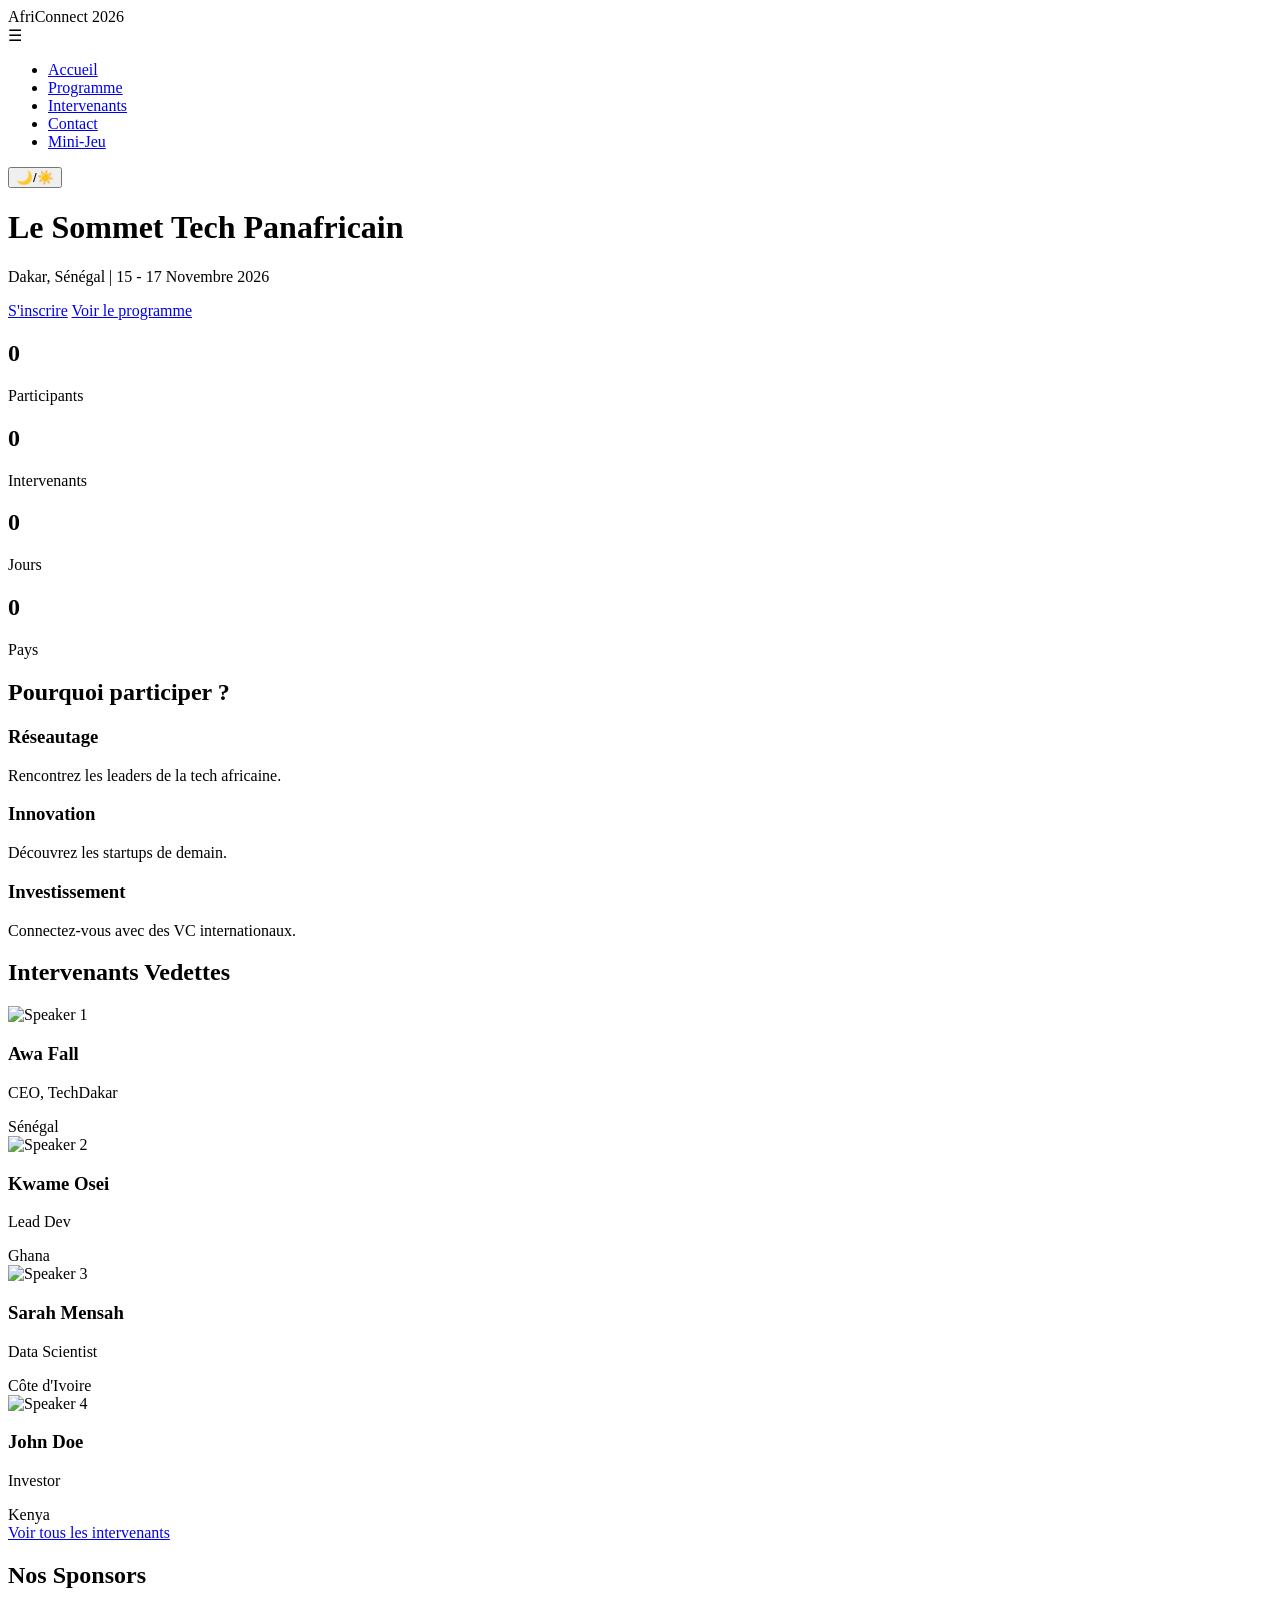
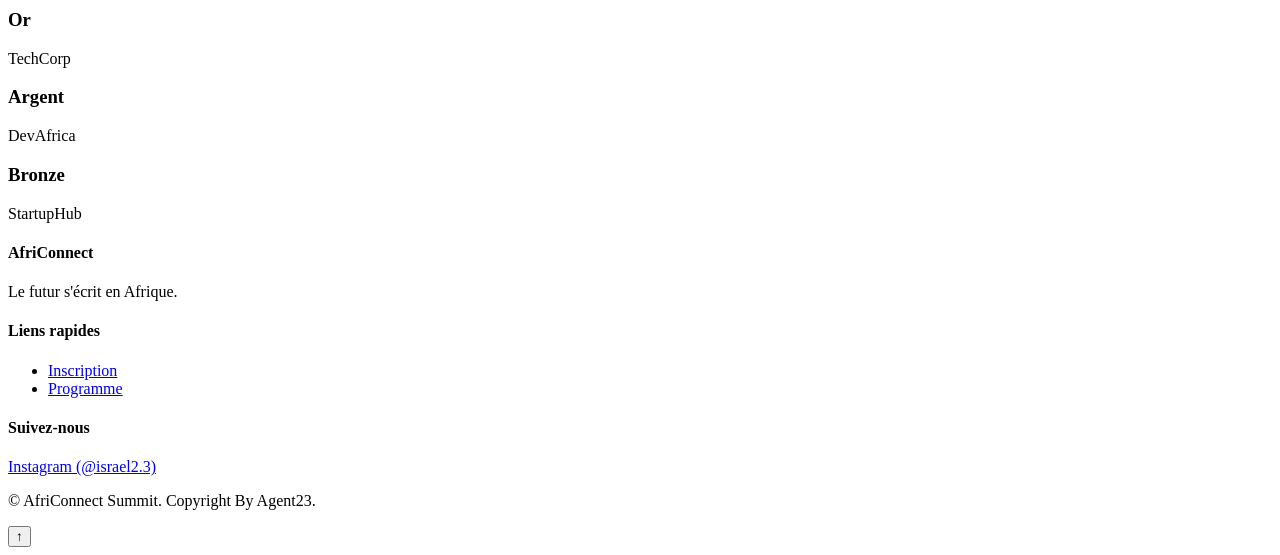
==== index.html @ 2d4092c3 "Initialisation de la structure HTML du site" ====
<!DOCTYPE html>
<html lang="fr" data-theme="light">

<head>
    <meta charset="UTF-8">
    <meta name="viewport" content="width=device-width, initial-scale=1.0">
    <title>AfriConnect Summit 2026 | Accueil</title>
    <link rel="stylesheet" href="css/style.css">
    <link href="https://fonts.googleapis.com/css2?family=Space+Grotesk:wght@700&family=Inter:wght@400;500&display=swap" rel="stylesheet">
</head>

<body>
    <nav id="navbar">
        <div class="logo">AfriConnect 2026</div>
        <div class="menu-toggle" id="mobile-menu">☰</div>
        <ul class="nav-links">
            <li><a href="index.html">Accueil</a></li>
            <li><a href="pgm.html">Programme</a></li>
            <li><a href="intervenants.html">Intervenants</a></li>
            <li><a href="contact.html">Contact</a></li>
            <li><a href="jeu.html" class="special-link">Mini-Jeu</a></li>
        </ul>
        <button id="theme-toggle">🌙/☀️</button>
    </nav>

    <header class="hero">
        <div class="hero-content fade-in">
            <h1>Le Sommet Tech Panafricain</h1>
            <p>Dakar, Sénégal | 15 - 17 Novembre 2026</p>
            <div class="countdown" id="countdown"></div>
            <div class="cta-buttons">
                <a href="contact.html" class="btn btn-primary">S'inscrire</a>
                <a href="pgm.html" class="btn btn-secondary">Voir le programme</a>
            </div>
        </div>
    </header>

    <main>
        <section class="stats slide-in">
            <div class="stat-item">
                <h2 class="counter" data-target="1200">0</h2>
                <p>Participants</p>
            </div>
            <div class="stat-item">
                <h2 class="counter" data-target="6">0</h2>
                <p>Intervenants</p>
            </div>
            <div class="stat-item">
                <h2 class="counter" data-target="6">0</h2>
                <p>Jours</p>
            </div>
            <div class="stat-item">
                <h2 class="counter" data-target="4">0</h2>
                <p>Pays</p>
            </div>
        </section>

        <section class="why-participate fade-in">
            <h2>Pourquoi participer ?</h2>
            <div class="flex-container">
                <div class="card">
                    <h3>Réseautage</h3>
                    <p>Rencontrez les leaders de la tech africaine.</p>
                </div>
                <div class="card">
                    <h3>Innovation</h3>
                    <p>Découvrez les startups de demain.</p>
                </div>
                <div class="card">
                    <h3>Investissement</h3>
                    <p>Connectez-vous avec des VC internationaux.</p>
                </div>
            </div>
        </section>

        <section class="speakers-preview fade-in">
            <h2>Intervenants Vedettes</h2>
            <div class="grid-container">
                <!-- 4 Intervenants -->
                <div class="speaker-card"><img src="https://images.unsplash.com/photo-1531384441138-2736e62e0919?auto=format&fit=crop&w=300&q=80" alt="Speaker 1">
                    <h3>Awa Fall</h3>
                    <p>CEO, TechDakar</p><span>Sénégal</span></div>
                <div class="speaker-card"><img src="https://images.unsplash.com/photo-1506277886164-e25aa3f4ef7f?auto=format&fit=crop&w=300&q=80" alt="Speaker 2">
                    <h3>Kwame Osei</h3>
                    <p>Lead Dev</p><span>Ghana</span></div>
                <div class="speaker-card"><img src="https://images.unsplash.com/photo-1573496359142-b8d87734a5a2?auto=format&fit=crop&w=300&q=80" alt="Speaker 3">
                    <h3>Sarah Mensah</h3>
                    <p>Data Scientist</p><span>Côte d'Ivoire</span></div>
                <div class="speaker-card"><img src="https://images.unsplash.com/photo-1519085360753-af0119f7cbe7?auto=format&fit=crop&w=300&q=80" alt="Speaker 4">
                    <h3>John Doe</h3>
                    <p>Investor</p><span>Kenya</span></div>
            </div>
            <div class="center-btn"><a href="intervenants.html" class="btn btn-primary">Voir tous les intervenants</a></div>
        </section>

        <section class="sponsors fade-in">
            <h2>Nos Sponsors</h2>
            <div class="sponsor-tiers flex-container">
                <div class="tier gold">
                    <h3>Or</h3>
                    <div class="sponsor-logo">TechCorp</div>
                </div>
                <div class="tier silver">
                    <h3>Argent</h3>
                    <div class="sponsor-logo">DevAfrica</div>
                </div>
                <div class="tier bronze">
                    <h3>Bronze</h3>
                    <div class="sponsor-logo">StartupHub</div>
                </div>
            </div>
        </section>
    </main>

    <footer>
        <div class="footer-content flex-container">
            <div>
                <h4>AfriConnect</h4>
                <p>Le futur s'écrit en Afrique.</p>
            </div>
            <div>
                <h4>Liens rapides</h4>
                <ul>
                    <li><a href="contact.html">Inscription</a></li>
                    <li><a href="pgm.html">Programme</a></li>
                </ul>
            </div>
            <div>
                <h4>Suivez-nous</h4>
                <a href="https://instagram.com/israel2.3" target="_blank">Instagram (@israel2.3)</a>
            </div>
        </div>
        <div class="copyright">
            <p>&copy; <span id="year"></span> AfriConnect Summit. Copyright By Agent23.</p>
        </div>
    </footer>
    <button id="back-to-top">↑</button>
    <script src="js/main.js"></script>
</body>

</html>
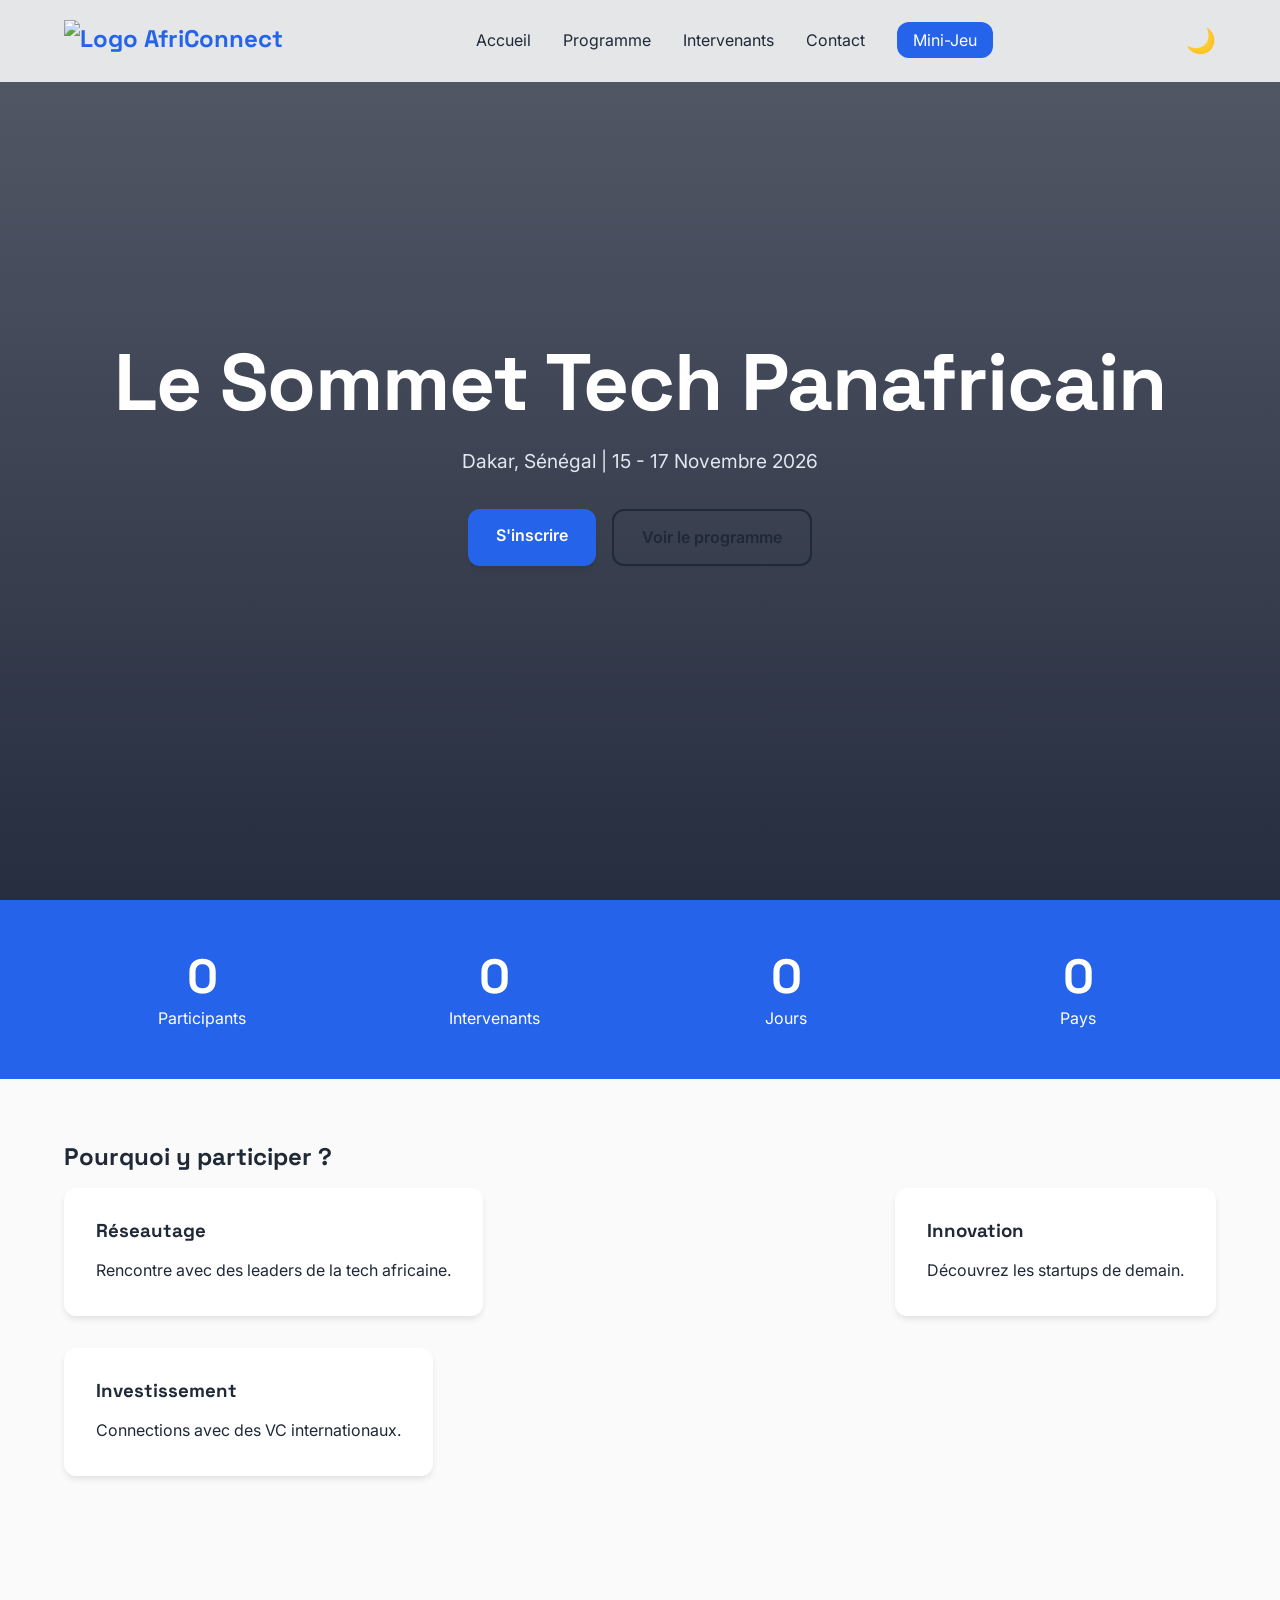
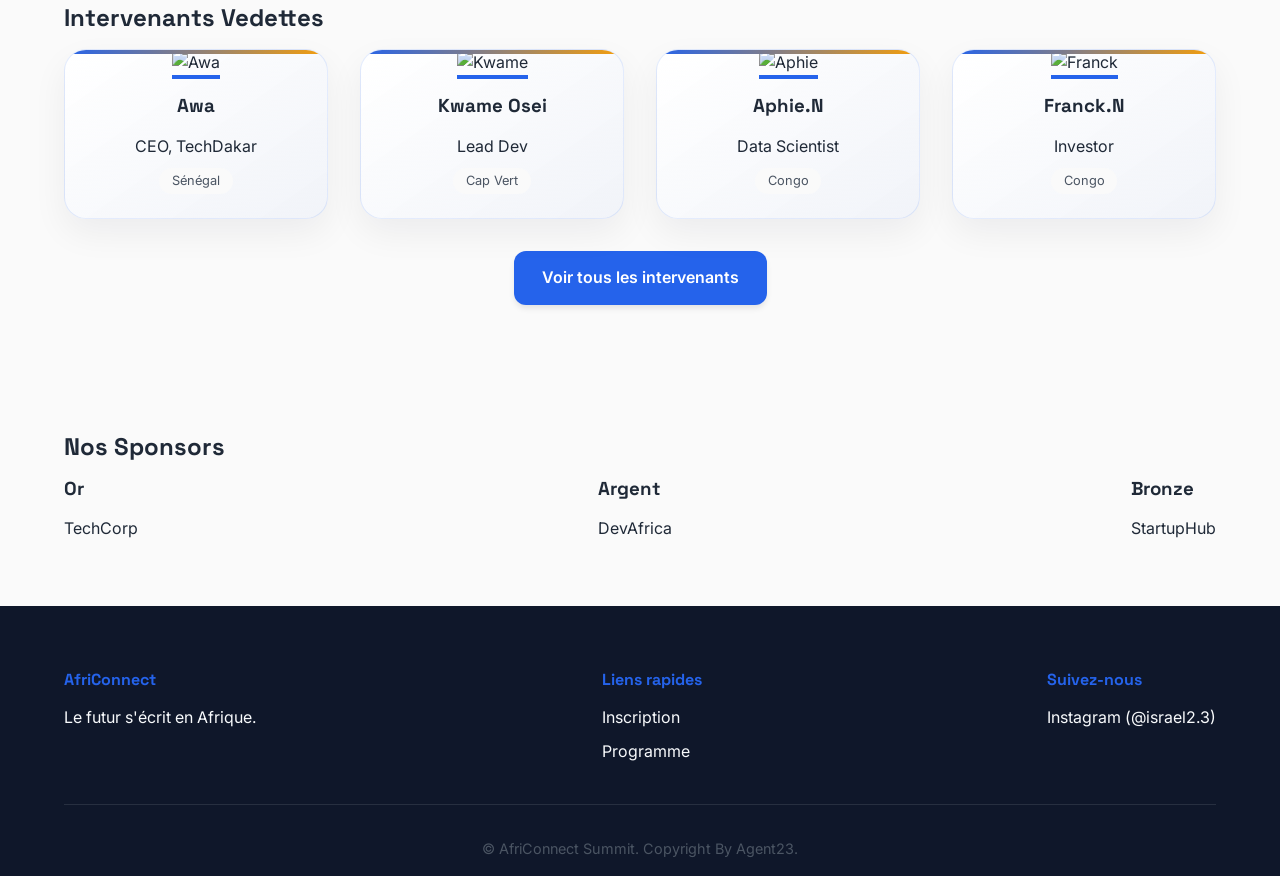
==== commit a3500b7e: "Ajout de intervenants.html jeu.html et contacts.html" ====
--- a/index.html
+++ b/index.html
@@ -4,14 +4,15 @@
 <head>
     <meta charset="UTF-8">
     <meta name="viewport" content="width=device-width, initial-scale=1.0">
-    <title>AfriConnect Summit 2026 | Accueil</title>
+    <title>Accueil</title>
+    <link rel="icon" type="image/svg+xml" href="images/logo.svg">
     <link rel="stylesheet" href="css/style.css">
-    <link href="https://fonts.googleapis.com/css2?family=Space+Grotesk:wght@700&family=Inter:wght@400;500&display=swap" rel="stylesheet">
+    <link href="https://fonts.googleapis.com/css2?family=Space+Grotesk:wght@700&family=Inter:wght@400;500;600&display=swap" rel="stylesheet">
 </head>
 
 <body>
     <nav id="navbar">
-        <div class="logo">AfriConnect 2026</div>
+        <div class="logo"><img src="images/main.svg" alt="Logo AfriConnect" class="logo-image"></div>
         <div class="menu-toggle" id="mobile-menu">☰</div>
         <ul class="nav-links">
             <li><a href="index.html">Accueil</a></li>
@@ -20,7 +21,7 @@
             <li><a href="contact.html">Contact</a></li>
             <li><a href="jeu.html" class="special-link">Mini-Jeu</a></li>
         </ul>
-        <button id="theme-toggle">🌙/☀️</button>
+        <button id="theme-toggle">🌙</button>
     </nav>
 
     <header class="hero">
@@ -56,11 +57,11 @@
         </section>
 
         <section class="why-participate fade-in">
-            <h2>Pourquoi participer ?</h2>
+            <h2>Pourquoi y participer ?</h2>
             <div class="flex-container">
                 <div class="card">
                     <h3>Réseautage</h3>
-                    <p>Rencontrez les leaders de la tech africaine.</p>
+                    <p>Rencontre avec  des leaders de la tech africaine.</p>
                 </div>
                 <div class="card">
                     <h3>Innovation</h3>
@@ -68,7 +69,7 @@
                 </div>
                 <div class="card">
                     <h3>Investissement</h3>
-                    <p>Connectez-vous avec des VC internationaux.</p>
+                    <p>Connections avec des VC internationaux.</p>
                 </div>
             </div>
         </section>
@@ -76,19 +77,18 @@
         <section class="speakers-preview fade-in">
             <h2>Intervenants Vedettes</h2>
             <div class="grid-container">
-                <!-- 4 Intervenants -->
-                <div class="speaker-card"><img src="https://images.unsplash.com/photo-1531384441138-2736e62e0919?auto=format&fit=crop&w=300&q=80" alt="Speaker 1">
-                    <h3>Awa Fall</h3>
+                <div class="speaker-card"><img src="images/aza.jpg" alt="Awa">
+                    <h3>Awa</h3>
                     <p>CEO, TechDakar</p><span>Sénégal</span></div>
-                <div class="speaker-card"><img src="https://images.unsplash.com/photo-1506277886164-e25aa3f4ef7f?auto=format&fit=crop&w=300&q=80" alt="Speaker 2">
+                <div class="speaker-card"><img src="images/kwame.jpg" alt="Kwame">
                     <h3>Kwame Osei</h3>
-                    <p>Lead Dev</p><span>Ghana</span></div>
-                <div class="speaker-card"><img src="https://images.unsplash.com/photo-1573496359142-b8d87734a5a2?auto=format&fit=crop&w=300&q=80" alt="Speaker 3">
-                    <h3>Sarah Mensah</h3>
-                    <p>Data Scientist</p><span>Côte d'Ivoire</span></div>
-                <div class="speaker-card"><img src="https://images.unsplash.com/photo-1519085360753-af0119f7cbe7?auto=format&fit=crop&w=300&q=80" alt="Speaker 4">
-                    <h3>John Doe</h3>
-                    <p>Investor</p><span>Kenya</span></div>
+                    <p>Lead Dev</p><span>Cap Vert</span></div>
+                <div class="speaker-card"><img src="images/aphie.jpg" alt="Aphie">
+                    <h3>Aphie.N</h3>
+                    <p>Data Scientist</p><span>Congo</span></div>
+                <div class="speaker-card"><img src="images/franck.jpg" alt="Franck">
+                    <h3>Franck.N</h3>
+                    <p>Investor</p><span>Congo</span></div>
             </div>
             <div class="center-btn"><a href="intervenants.html" class="btn btn-primary">Voir tous les intervenants</a></div>
         </section>
--- a/css/style.css
+++ b/css/style.css
@@ -0,0 +1,1085 @@
+/* ==========================================================================
+   VARIABLES CSS (Thème Clair par défaut) ((IA ajoutée pour le jeu interactif))
+   ========================================================================== */
+
+:root {
+    /* Couleurs principales (Max 4 couleurs + nuances) */
+    --primary-color: #2563eb;
+    --primary-hover: #1d4ed8;
+    --accent-color: #f59e0b;
+    --bg-color: #fafafa;
+    /* Couleurs de texte et d'interface */
+    --text-main: #1f2937;
+    --text-muted: #4b5563;
+    --card-bg: #ffffff;
+    --nav-bg: rgba(255, 255, 255, 0.85);
+    /* Typographie & Espacements */
+    --font-heading: 'Space Grotesk', sans-serif;
+    --font-body: 'Inter', sans-serif;
+    --spacing-sm: 1rem;
+    --spacing-md: 2rem;
+    --spacing-lg: 4rem;
+    /* Bordures et Ombres */
+    --radius-md: 12px;
+    --radius-lg: 24px;
+    --shadow-sm: 0 4px 6px -1px rgba(0, 0, 0, 0.1);
+    --shadow-lg: 0 20px 25px -5px rgba(0, 0, 0, 0.1);
+    --transition-speed: 0.3s;
+}
+
+
+/* ==========================================================================
+   DARK MODE (Activé via le JavaScript)
+   ========================================================================== */
+
+[data-theme="dark"] {
+    --primary-color: #3b82f6;
+    --primary-hover: #60a5fa;
+    --bg-color: #0f172a;
+    --text-main: #f8fafc;
+    --text-muted: #94a3b8;
+    --card-bg: #1e293b;
+    --nav-bg: rgba(15, 23, 42, 0.85);
+    --shadow-sm: 0 4px 6px -1px rgba(0, 0, 0, 0.5);
+    --shadow-lg: 0 20px 25px -5px rgba(0, 0, 0, 0.7);
+}
+
+
+/* ==========================================================================
+   RESET & STYLES DE BASE
+   ========================================================================== */
+
+* {
+    margin: 0;
+    padding: 0;
+    box-sizing: border-box;
+}
+
+html {
+    scroll-behavior: smooth;
+    /* Défilement doux natif */
+}
+
+body {
+    font-family: var(--font-body);
+    background-color: var(--bg-color);
+    color: var(--text-main);
+    line-height: 1.6;
+    transition: background-color var(--transition-speed), color var(--transition-speed);
+}
+
+h1,
+h2,
+h3,
+h4 {
+    font-family: var(--font-heading);
+    font-weight: 700;
+    line-height: 1.2;
+    margin-bottom: var(--spacing-sm);
+}
+
+a {
+    text-decoration: none;
+    color: inherit;
+    transition: color var(--transition-speed);
+}
+
+ul {
+    list-style: none;
+}
+
+
+/* ==========================================================================
+   COMPOSANTS REUTILISABLES (Boutons, Cartes)
+   ========================================================================== */
+
+.btn {
+    display: inline-block;
+    padding: 0.875rem 1.75rem;
+    border-radius: var(--radius-md);
+    font-weight: 600;
+    font-family: var(--font-body);
+    border: none;
+    cursor: pointer;
+    transition: all var(--transition-speed) ease;
+}
+
+.btn-primary {
+    background-color: var(--primary-color);
+    color: #ffffff;
+    box-shadow: var(--shadow-sm);
+}
+
+.btn-primary:hover {
+    background-color: var(--primary-hover);
+    transform: translateY(-2px);
+    box-shadow: var(--shadow-lg);
+}
+
+.btn-secondary {
+    background-color: transparent;
+    color: var(--text-main);
+    border: 2px solid var(--text-main);
+}
+
+.btn-secondary:hover {
+    background-color: var(--text-main);
+    color: var(--bg-color);
+}
+
+.card {
+    background-color: var(--card-bg);
+    padding: var(--spacing-md);
+    border-radius: var(--radius-md);
+    box-shadow: var(--shadow-sm);
+    transition: transform var(--transition-speed), box-shadow var(--transition-speed);
+}
+
+.card:hover {
+    transform: translateY(-5px);
+    box-shadow: var(--shadow-lg);
+}
+
+
+/* ==========================================================================
+   NAVIGATION (Flexbox)
+   ========================================================================== */
+
+.logo-image {
+    height: 42px;
+    width: auto;
+    display: block;
+    object-fit: contain;
+}
+
+nav {
+    position: fixed;
+    top: 0;
+    width: 100%;
+    padding: 1.25rem 5%;
+    display: flex;
+    justify-content: space-between;
+    align-items: center;
+    background: var(--nav-bg);
+    -webkit-backdrop-filter: blur(12px);
+    backdrop-filter: blur(12px);
+    z-index: 1000;
+    transition: all var(--transition-speed);
+}
+
+nav.scrolled {
+    padding: 0.8rem 5%;
+    box-shadow: var(--shadow-sm);
+}
+
+.logo {
+    font-family: var(--font-heading);
+    font-size: 1.5rem;
+    font-weight: bold;
+    color: var(--primary-color);
+}
+
+.nav-links {
+    display: flex;
+    gap: 2rem;
+    align-items: center;
+}
+
+.nav-links a:hover {
+    color: var(--primary-color);
+}
+
+.special-link {
+    background: var(--primary-color);
+    color: white !important;
+    padding: 0.5rem 1rem;
+    border-radius: var(--radius-md);
+}
+
+.menu-toggle {
+    display: none;
+    font-size: 1.8rem;
+    cursor: pointer;
+}
+
+#theme-toggle {
+    background: none;
+    border: none;
+    font-size: 1.5rem;
+    cursor: pointer;
+    transition: transform var(--transition-speed);
+}
+
+#theme-toggle:hover {
+    transform: rotate(15deg) scale(1.1);
+}
+
+
+/* ==========================================================================
+   SECTIONS & LAYOUTS (Grid & Flexbox)
+   ========================================================================== */
+
+section {
+    padding: var(--spacing-lg) 5%;
+}
+
+.center-btn {
+    text-align: center;
+    margin-top: var(--spacing-md);
+}
+
+
+/* Hero Section */
+
+.hero {
+    min-height: 100vh;
+    display: flex;
+    align-items: center;
+    justify-content: center;
+    text-align: center;
+    background: linear-gradient(rgba(15, 23, 42, 0.7), rgba(15, 23, 42, 0.9)), url('../images/hero-bg.svg') center/cover;
+    color: #ffffff;
+    padding: 0 1rem;
+}
+
+.hero h1 {
+    font-size: 4rem;
+    margin-bottom: 1rem;
+    letter-spacing: -1px;
+}
+
+.hero p {
+    font-size: 1.2rem;
+    color: #e2e8f0;
+    margin-bottom: 2rem;
+}
+
+.cta-buttons {
+    display: flex;
+    gap: 1rem;
+    justify-content: center;
+}
+
+
+/* Hero Pages Internes */
+
+.hero-internal {
+    padding: 8rem 5% 4rem;
+    text-align: center;
+    background-color: var(--card-bg);
+    border-bottom: 1px solid rgba(0, 0, 0, 0.1);
+}
+
+.breadcrumb {
+    color: var(--text-muted);
+    font-size: 0.9rem;
+    margin-bottom: 1rem;
+}
+
+
+/* Grilles communes */
+
+.grid-container {
+    display: grid;
+    grid-template-columns: repeat(auto-fit, minmax(280px, 1fr));
+    gap: var(--spacing-md);
+}
+
+.grid-2x2 {
+    display: grid;
+    grid-template-columns: repeat(2, 1fr);
+    gap: var(--spacing-md);
+}
+
+
+/* Flexbox commun */
+
+.flex-container {
+    display: flex;
+    gap: var(--spacing-md);
+    justify-content: space-between;
+    flex-wrap: wrap;
+}
+
+
+/* ==========================================================================
+   COMPOSANTS SPECIFIQUES (Stats, Intervenants, Programme)
+   ========================================================================== */
+
+
+/* Section Statistiques (Grid) */
+
+.stats {
+    display: grid;
+    grid-template-columns: repeat(4, 1fr);
+    gap: 1rem;
+    text-align: center;
+    background-color: var(--primary-color);
+    color: white;
+    padding: 3rem 5%;
+}
+
+.stats h2 {
+    font-size: 3rem;
+    margin-bottom: 0;
+}
+
+
+/* Cartes Intervenants */
+
+.speaker-card {
+    background: linear-gradient(145deg, var(--card-bg) 0%, rgba(37, 99, 235, 0.04) 100%);
+    border: 1px solid rgba(37, 99, 235, 0.12);
+    border-radius: 22px;
+    overflow: hidden;
+    text-align: center;
+    padding-bottom: 1.5rem;
+    box-shadow: 0 14px 35px rgba(15, 23, 42, 0.06);
+    transition: transform 0.4s cubic-bezier(0.175, 0.885, 0.32, 1.275), box-shadow 0.4s;
+    position: relative;
+}
+
+.speaker-card::before {
+    content: "";
+    position: absolute;
+    inset: 0 0 auto 0;
+    height: 4px;
+    background: linear-gradient(90deg, var(--primary-color), var(--accent-color));
+}
+
+.speaker-card:hover {
+    transform: translateY(-8px);
+    box-shadow: var(--shadow-lg);
+}
+
+.program-card {
+    padding: 1.6rem;
+    text-align: left;
+    display: flex;
+    flex-direction: column;
+    gap: 0.8rem;
+    min-height: 220px;
+    justify-content: flex-start;
+}
+
+.program-card h3 {
+    margin-bottom: 0.25rem;
+    color: var(--primary-color);
+    font-size: 1.2rem;
+}
+
+.program-card p {
+    margin-bottom: 0;
+    color: var(--text-muted);
+}
+
+.program-card p strong {
+    display: inline-flex;
+    align-items: center;
+    gap: 0.4rem;
+    background: rgba(37, 99, 235, 0.1);
+    color: var(--primary-color);
+    padding: 0.45rem 0.8rem;
+    border-radius: 999px;
+    font-size: 0.92rem;
+    margin-bottom: 0.2rem;
+}
+
+.program-card p strong::before {
+    content: "🕒";
+    font-size: 0.9rem;
+}
+
+.program-card span {
+    display: inline-flex;
+    align-self: flex-start;
+    margin-top: auto;
+    background: var(--primary-color);
+    color: white;
+    padding: 0.4rem 0.85rem;
+    border-radius: 999px;
+    font-size: 0.9rem;
+    font-weight: 600;
+}
+
+.thematics-title {
+    text-align: center;
+    margin-bottom: 2rem;
+}
+
+.speaker-card img {
+    width: 100%;
+    height: 250px;
+    object-fit: cover;
+    margin-bottom: 1rem;
+    border-bottom: 4px solid var(--primary-color);
+}
+
+.speaker-card span {
+    display: inline-block;
+    background: var(--bg-color);
+    padding: 0.2rem 0.8rem;
+    border-radius: 20px;
+    font-size: 0.8rem;
+    color: var(--text-muted);
+    margin-top: 0.5rem;
+}
+
+
+/* Filtres des intervenants */
+
+.filters {
+    display: flex;
+    justify-content: center;
+    flex-wrap: wrap;
+    gap: 0.75rem;
+    margin: 0 auto 2rem;
+    padding: 0.6rem;
+    width: fit-content;
+    border-radius: 999px;
+    background: rgba(37, 99, 235, 0.08);
+    box-shadow: inset 0 1px 3px rgba(15, 23, 42, 0.08);
+    border: 1px solid rgba(37, 99, 235, 0.12);
+}
+
+.filter-btn {
+    border: 1px solid transparent;
+    background: transparent;
+    color: var(--text-main);
+    padding: 0.7rem 1.2rem;
+    border-radius: 999px;
+    font-weight: 600;
+    cursor: pointer;
+    transition: all var(--transition-speed) ease;
+}
+
+.filter-btn:hover,
+.filter-btn.active {
+    background: var(--primary-color);
+    color: #ffffff;
+    box-shadow: var(--shadow-sm);
+    transform: translateY(-2px);
+}
+
+
+/* Onglets du Programme */
+
+.tabs {
+    display: flex;
+    justify-content: center;
+    gap: 0.75rem;
+    margin-bottom: 2rem;
+    flex-wrap: wrap;
+    background: rgba(37, 99, 235, 0.08);
+    padding: 0.5rem;
+    border-radius: 999px;
+    box-shadow: inset 0 1px 3px rgba(15, 23, 42, 0.08);
+}
+
+.tab-btn {
+    background: transparent;
+    border: 2px solid transparent;
+    color: var(--text-main);
+    padding: 0.75rem 1.25rem;
+    border-radius: 999px;
+    cursor: pointer;
+    font-weight: 600;
+    transition: all var(--transition-speed);
+}
+
+.tab-btn.active,
+.tab-btn:hover {
+    background: var(--primary-color);
+    color: white;
+    box-shadow: var(--shadow-sm);
+}
+
+.tab-content {
+    display: none;
+    animation: fadeIn 0.5s;
+}
+
+.tab-content.active {
+    display: block;
+}
+
+table {
+    width: 100%;
+    border-collapse: collapse;
+    background: var(--card-bg);
+    border-radius: var(--radius-md);
+    overflow: hidden;
+    box-shadow: var(--shadow-sm);
+}
+
+th,
+td {
+    padding: 1rem;
+    text-align: left;
+    border-bottom: 1px solid rgba(128, 128, 128, 0.2);
+}
+
+th {
+    background-color: var(--primary-color);
+    color: white;
+    font-family: var(--font-heading);
+}
+
+tr:hover td {
+    background-color: rgba(128, 128, 128, 0.05);
+}
+
+
+/* ==========================================================================
+   FORMULAIRE DE CONTACT & FAQ
+   ========================================================================== */
+
+.contact-layout {
+    display: grid;
+    grid-template-columns: 1.2fr 0.8fr;
+    gap: 2rem;
+    align-items: start;
+    margin-top: 2rem;
+}
+
+.form-container,
+.contact-info {
+    background: linear-gradient(145deg, var(--card-bg) 0%, rgba(37, 99, 235, 0.04) 100%);
+    padding: 1.8rem;
+    border-radius: 24px;
+    box-shadow: 0 18px 40px rgba(15, 23, 42, 0.08);
+    border: 1px solid rgba(37, 99, 235, 0.12);
+}
+
+.contact-info {
+    display: flex;
+    flex-direction: column;
+    gap: 1rem;
+}
+
+.contact-info a {
+    display: block;
+    padding: 0.8rem 1rem;
+    border-radius: 14px;
+    background: rgba(37, 99, 235, 0.06);
+    color: var(--text-main);
+}
+
+.contact-info a:hover {
+    background: rgba(37, 99, 235, 0.12);
+}
+
+.input-group {
+    display: flex;
+    flex-direction: column;
+    gap: 0.45rem;
+    margin-bottom: 1rem;
+}
+
+.input-group label {
+    font-weight: 600;
+    font-size: 0.95rem;
+    color: var(--text-main);
+}
+
+.input-group input,
+.input-group textarea,
+.input-group select {
+    width: 100%;
+    padding: 1rem;
+    border-radius: 14px;
+    border: 1px solid rgba(148, 163, 184, 0.35);
+    background: var(--bg-color);
+    color: var(--text-main);
+    font-family: var(--font-body);
+    transition: border-color 0.3s, box-shadow 0.3s, transform 0.2s;
+}
+
+.input-group input:focus,
+.input-group textarea:focus,
+.input-group select:focus {
+    outline: none;
+    border-color: var(--primary-color);
+    box-shadow: 0 0 0 3px rgba(37, 99, 235, 0.18);
+    transform: translateY(-1px);
+}
+
+
+/* Validation visuelle exigée par l'examen */
+
+.input-group input:valid:not(:placeholder-shown),
+.input-group textarea:valid:not(:placeholder-shown) {
+    border-color: #10b981;
+    /* Vert succès */
+}
+
+.input-group input:invalid:not(:placeholder-shown),
+.input-group textarea:invalid:not(:placeholder-shown) {
+    border-color: #ef4444;
+    /* Rouge erreur */
+}
+
+
+/* Accordéon FAQ CSS Pur */
+
+.success-msg {
+    display: none;
+    margin-top: 1rem;
+    padding: 0.9rem 1rem;
+    border-radius: 12px;
+    background: rgba(16, 185, 129, 0.12);
+    color: #047857;
+    font-weight: 600;
+}
+
+.faq-title {
+    margin-top: 1rem;
+}
+
+.map-frame {
+    border: 0;
+    margin-top: 0.5rem;
+    border-radius: 16px;
+    box-shadow: var(--shadow-sm);
+}
+
+.accordion {
+    margin-top: 0.5rem;
+    display: flex;
+    flex-direction: column;
+    gap: 0.8rem;
+}
+
+.accordion-item {
+    background: var(--card-bg);
+    border-radius: 16px;
+    box-shadow: var(--shadow-sm);
+    overflow: hidden;
+    border: 1px solid rgba(148, 163, 184, 0.2);
+}
+
+.accordion-title {
+    padding: 1rem 1.2rem;
+    display: flex;
+    justify-content: space-between;
+    align-items: center;
+    background: var(--card-bg);
+    font-weight: 600;
+    cursor: pointer;
+    transition: background 0.3s;
+}
+
+.accordion-title:hover {
+    background: rgba(37, 99, 235, 0.06);
+}
+
+.accordion-content {
+    max-height: 0;
+    padding: 0 1.2rem;
+    opacity: 0;
+    transition: all 0.4s ease-in-out;
+    color: var(--text-muted);
+}
+
+.accordion-item input:checked~.accordion-content {
+    max-height: 400px;
+    padding: 0 1.2rem 1rem;
+    opacity: 1;
+    border-top: 1px solid rgba(148, 163, 184, 0.18);
+}
+
+
+/* ==========================================================================
+   MINI-JEU : EFFET LIQUID GLASS AVANCÉ
+   ========================================================================== */
+
+.game-body {
+    background: linear-gradient(135deg, #0f172a, #1e3a8a, #3b0764);
+    background-size: 400% 400%;
+    animation: gradientBG 10s ease infinite;
+    height: 100vh;
+    display: flex;
+    align-items: center;
+    justify-content: center;
+}
+
+.glass-container {
+    background: rgba(255, 255, 255, 0.05);
+    -webkit-backdrop-filter: blur(16px);
+    backdrop-filter: blur(16px);
+    border: 1px solid rgba(255, 255, 255, 0.1);
+    box-shadow: 0 4px 30px rgba(0, 0, 0, 0.1);
+    padding: 2.5rem;
+    border-radius: 24px;
+    width: 90%;
+    max-width: 700px;
+    text-align: center;
+    color: white;
+}
+
+.liquid-glass {
+    position: absolute;
+    width: 60px;
+    height: 60px;
+    background: radial-gradient(circle at 30% 30%, rgba(255, 255, 255, 0.9), rgba(255, 255, 255, 0.2));
+    box-shadow: inset 0 0 20px rgba(255, 255, 255, 0.5), 0 8px 32px rgba(31, 38, 135, 0.37);
+    cursor: pointer;
+    /* Animation de déformation (morphing) liquide */
+    animation: morph 3s ease-in-out infinite;
+    transition: top 0.4s ease-out, left 0.4s ease-out;
+}
+
+.liquid-glass:hover {
+    transform: scale(1.1);
+}
+
+@keyframes morph {
+    0% {
+        border-radius: 60% 40% 30% 70% / 60% 30% 70% 40%;
+    }
+    50% {
+        border-radius: 30% 60% 70% 40% / 50% 60% 30% 60%;
+    }
+    100% {
+        border-radius: 60% 40% 30% 70% / 60% 30% 70% 40%;
+    }
+}
+
+@keyframes gradientBG {
+    0% {
+        background-position: 0% 50%;
+    }
+    50% {
+        background-position: 100% 50%;
+    }
+    100% {
+        background-position: 0% 50%;
+    }
+}
+
+
+/* ==========================================================================
+   FOOTER
+   ========================================================================== */
+
+footer {
+    background-color: #0f172a;
+    color: #f8fafc;
+    padding: var(--spacing-lg) 5% 1rem;
+}
+
+footer h4 {
+    color: var(--primary-color);
+}
+
+footer ul li {
+    margin-bottom: 0.5rem;
+}
+
+footer ul li a:hover {
+    color: var(--accent-color);
+}
+
+.copyright {
+    text-align: center;
+    padding-top: 2rem;
+    margin-top: 2rem;
+    border-top: 1px solid rgba(255, 255, 255, 0.1);
+    font-size: 0.9rem;
+    color: var(--text-muted);
+}
+
+#game-area {
+    position: relative;
+    min-height: 320px;
+    margin-top: 1.2rem;
+    border-radius: 20px;
+    overflow: hidden;
+    border: 2px solid rgba(255, 255, 255, 0.2);
+    background: rgba(255, 255, 255, 0.08);
+}
+
+#welcome-screen {
+    display: flex;
+    flex-direction: column;
+    gap: 1rem;
+    align-items: center;
+    justify-content: center;
+    min-height: 280px;
+}
+
+#welcome-screen p {
+    color: #e2e8f0;
+}
+
+.welcome-form {
+    display: flex;
+    gap: 0.75rem;
+    flex-wrap: wrap;
+    justify-content: center;
+    margin-top: 0.5rem;
+}
+
+#welcome-screen input {
+    padding: 0.8rem 1rem;
+    border: none;
+    border-radius: 999px;
+    min-width: 220px;
+    outline: none;
+}
+
+#welcome-screen button {
+    padding: 0.8rem 1.2rem;
+    border: none;
+    border-radius: 999px;
+    background: linear-gradient(90deg, #38bdf8, #6366f1);
+    color: white;
+    cursor: pointer;
+    font-weight: 700;
+}
+
+#welcome-screen button:hover {
+    transform: translateY(-2px);
+}
+
+#welcome-screen.is-hidden {
+    opacity: 0;
+    transform: translateY(-10px);
+    pointer-events: none;
+    transition: all 0.25s ease;
+}
+
+.milestone-overlay {
+    position: fixed;
+    inset: 0;
+    display: flex;
+    align-items: center;
+    justify-content: center;
+    background: rgba(2, 6, 23, 0.75);
+    z-index: 3000;
+    opacity: 0;
+    transition: opacity 0.4s ease;
+}
+
+.milestone-overlay.show {
+    opacity: 1;
+}
+
+.milestone-card {
+    background: rgba(255, 255, 255, 0.12);
+    -webkit-backdrop-filter: blur(14px);
+    backdrop-filter: blur(14px);
+    color: white;
+    padding: 2rem 2.5rem;
+    border-radius: 24px;
+    text-align: center;
+    box-shadow: 0 20px 45px rgba(0, 0, 0, 0.3);
+    transform: scale(0.95);
+    transition: transform 0.4s ease;
+}
+
+.milestone-overlay.show .milestone-card {
+    transform: scale(1);
+}
+
+.milestone-card h2 {
+    font-size: 2rem;
+    margin-bottom: 0.5rem;
+}
+
+.milestone-card p {
+    font-size: 1rem;
+    color: #fef3c7;
+}
+
+#welcome-message {
+    color: #fef3c7;
+    font-weight: 700;
+    margin-bottom: 0.3rem;
+}
+
+#target-bubble {
+    left: 50%;
+    top: 50%;
+    transform: translate(-50%, -50%);
+}
+
+#target-bubble.shape-square {
+    border-radius: 0;
+}
+
+#target-bubble.shape-triangle {
+    clip-path: polygon(50% 0%, 0% 100%, 100% 100%);
+    border-radius: 0;
+}
+
+#target-bubble.shape-rocket {
+    clip-path: polygon(50% 0%, 100% 35%, 80% 100%, 20% 100%, 0% 35%);
+    border-radius: 12px;
+    background: linear-gradient(135deg, #f59e0b, #fb923c, #38bdf8);
+}
+
+#rocket-layer {
+    position: fixed;
+    inset: 0;
+    pointer-events: none;
+    z-index: 2500;
+    overflow: hidden;
+}
+
+.rocket-piece {
+    position: absolute;
+    width: 8px;
+    height: 22px;
+    background: linear-gradient(180deg, #fef3c7, #fb923c);
+    border-radius: 999px;
+    animation: rocketRise 1.4s ease-out forwards;
+}
+
+@keyframes rocketRise {
+    0% {
+        transform: translate3d(0, 0, 0) scale(1);
+        opacity: 1;
+    }
+    100% {
+        transform: translate3d(0, -120vh, 0) scale(1.4);
+        opacity: 0;
+    }
+}
+
+#level-message {
+    margin-top: 0.8rem;
+    font-size: 1rem;
+    font-weight: 700;
+    color: #fef3c7;
+    letter-spacing: 0.04em;
+}
+
+#confetti-layer {
+    position: fixed;
+    inset: 0;
+    pointer-events: none;
+    overflow: hidden;
+    z-index: 2000;
+}
+
+.confetti-piece {
+    position: absolute;
+    width: 10px;
+    height: 18px;
+    opacity: 0.95;
+    animation: confettiFall linear forwards;
+}
+
+@keyframes confettiFall {
+    0% {
+        transform: translate3d(0, 0, 0) rotate(0deg);
+        opacity: 1;
+    }
+    100% {
+        transform: translate3d(0, 110vh, 0) rotate(720deg);
+        opacity: 0;
+    }
+}
+
+#back-to-top {
+    position: fixed;
+    bottom: 30px;
+    right: 30px;
+    background: var(--primary-color);
+    color: white;
+    width: 45px;
+    height: 45px;
+    border-radius: 50%;
+    border: none;
+    font-size: 1.5rem;
+    cursor: pointer;
+    display: none;
+    box-shadow: var(--shadow-lg);
+    z-index: 999;
+    transition: transform 0.3s;
+}
+
+#back-to-top:hover {
+    transform: translateY(-5px);
+}
+
+
+/* ==========================================================================
+   RESPONSIVE DESIGN (Média Queries obligatoires)
+   ========================================================================== */
+
+
+/* 1. Mobile (Max 375px) - Exactement comme demandé */
+
+@media screen and (max-width: 375px) {
+    .hero h1 {
+        font-size: 2.2rem;
+    }
+    .stats {
+        grid-template-columns: 1fr;
+    }
+    .btn {
+        width: 100%;
+        margin-bottom: 0.5rem;
+    }
+    .cta-buttons {
+        flex-direction: column;
+    }
+    section {
+        padding: 2rem 5%;
+    }
+}
+
+
+/* 2. Tablette (Max 768px) */
+
+@media screen and (max-width: 768px) {
+    .menu-toggle {
+        display: block;
+    }
+    .nav-links {
+        position: absolute;
+        top: 100%;
+        left: 0;
+        width: 100%;
+        background: var(--nav-bg);
+        flex-direction: column;
+        padding: 2rem;
+        gap: 1.5rem;
+        transform: translateY(-150%);
+        opacity: 0;
+        transition: all 0.4s ease;
+        z-index: -1;
+    }
+    .nav-links.active {
+        transform: translateY(0);
+        opacity: 1;
+        box-shadow: var(--shadow-md);
+    }
+    .grid-2x2 {
+        grid-template-columns: 1fr;
+    }
+    .stats {
+        grid-template-columns: repeat(2, 1fr);
+    }
+    .contact-layout {
+        flex-direction: column;
+    }
+}
+
+
+/* 3. Desktop Large (Min 1200px+) */
+
+@media screen and (min-width: 1200px) {
+    .grid-container {
+        grid-template-columns: repeat(4, 1fr);
+    }
+    .hero h1 {
+        font-size: 5rem;
+    }
+    .container {
+        max-width: 1140px;
+        margin: 0 auto;
+    }
+}
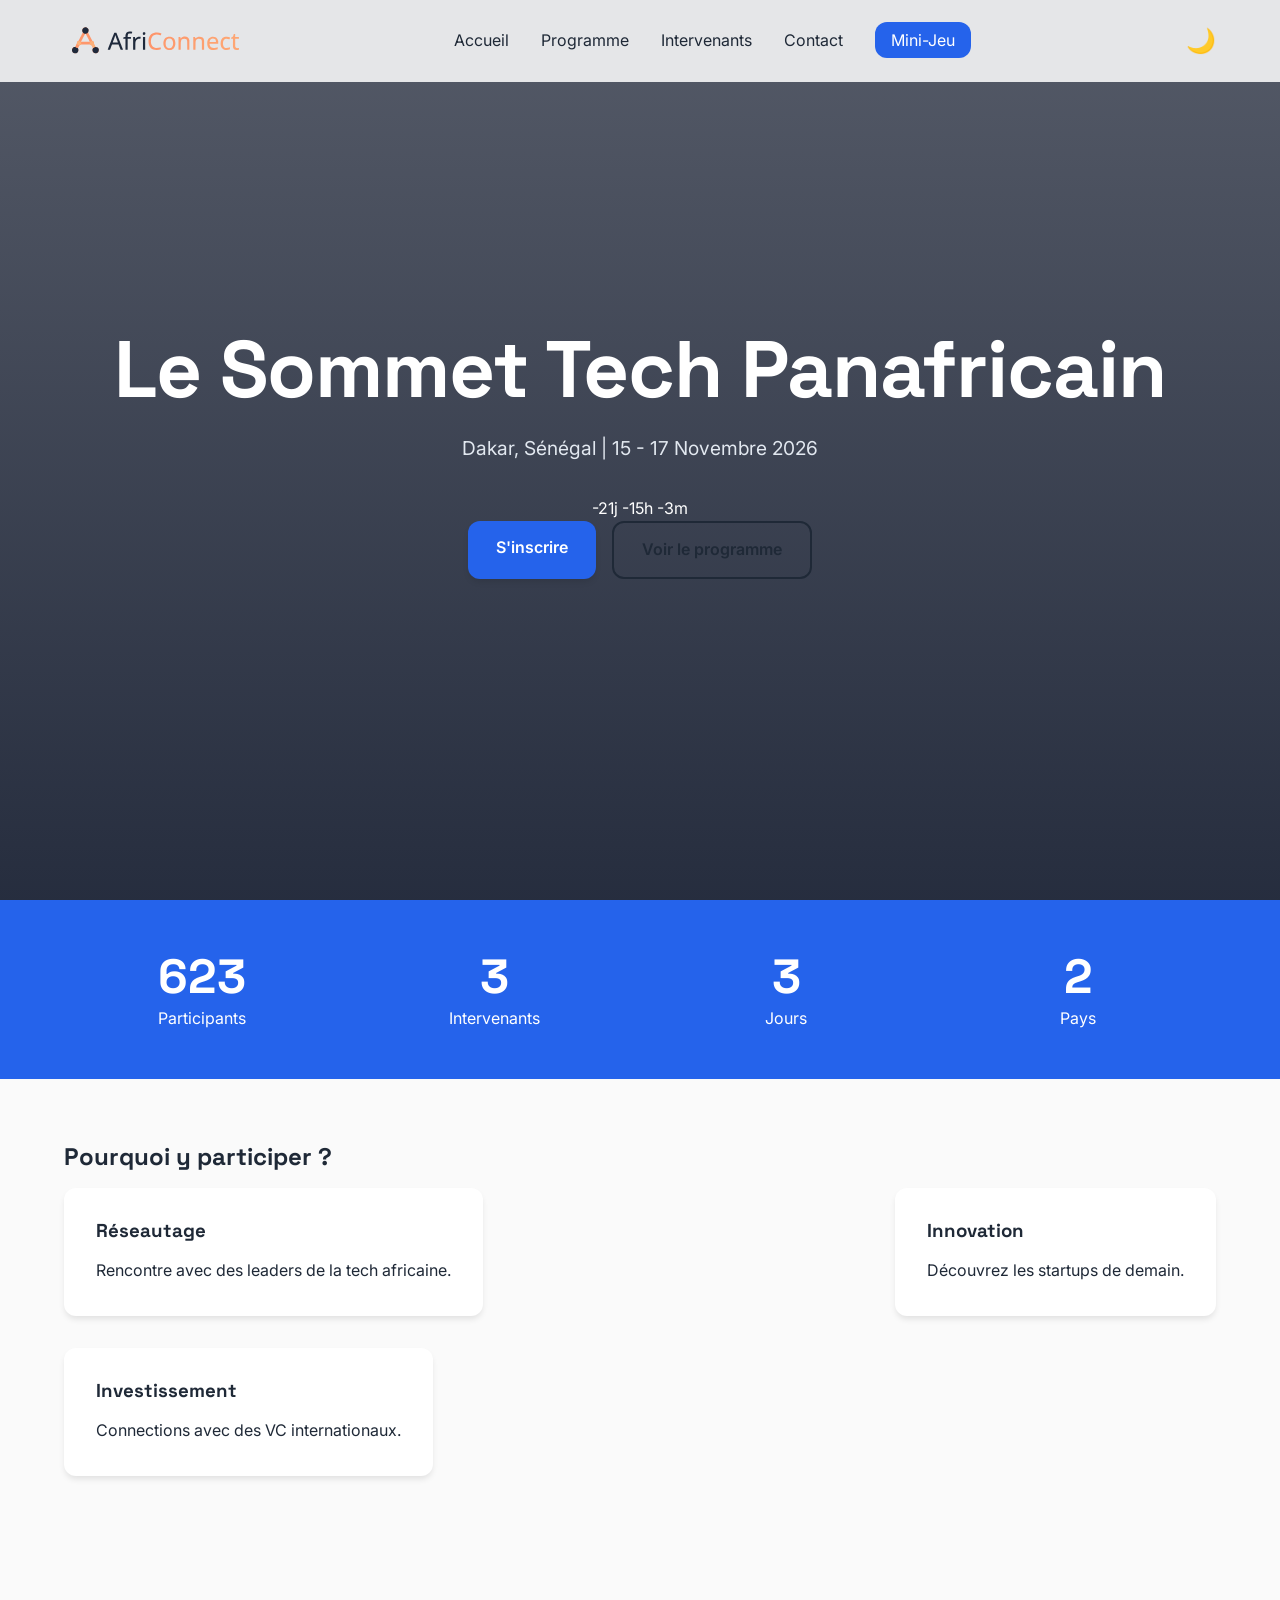
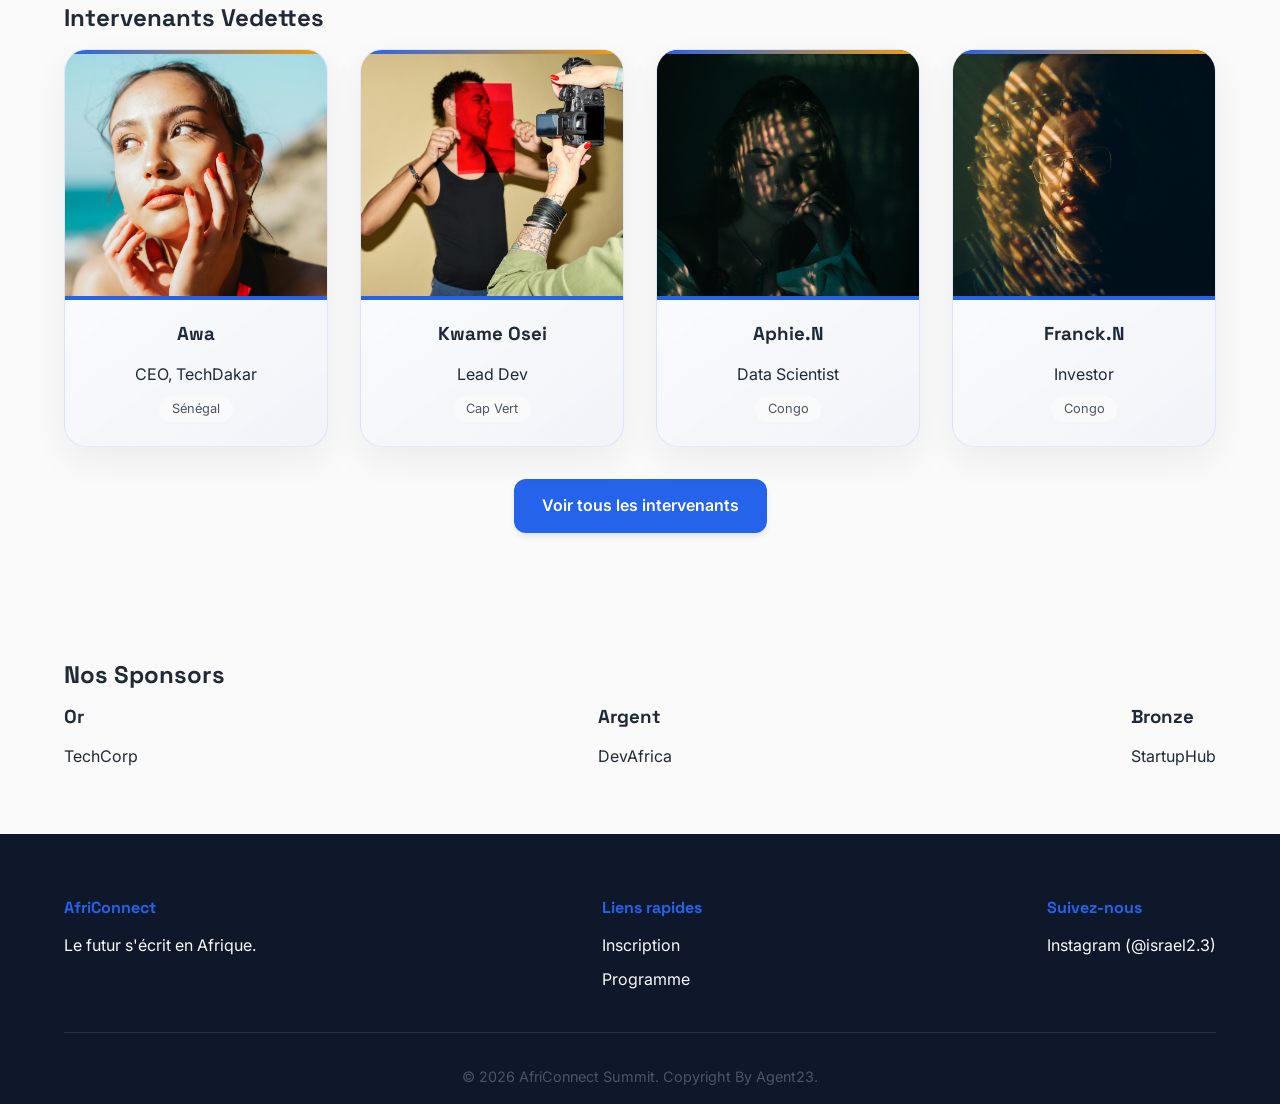
==== commit c7d5bb5b: "Amélioration du formulaire de contact et de la FAQ" ====
--- a/index.html
+++ b/index.html
@@ -16,7 +16,7 @@
         <div class="menu-toggle" id="mobile-menu">☰</div>
         <ul class="nav-links">
             <li><a href="index.html">Accueil</a></li>
-            <li><a href="pgm.html">Programme</a></li>
+            <li><a href="programme.html">Programme</a></li>
             <li><a href="intervenants.html">Intervenants</a></li>
             <li><a href="contact.html">Contact</a></li>
             <li><a href="jeu.html" class="special-link">Mini-Jeu</a></li>
@@ -31,7 +31,7 @@
             <div class="countdown" id="countdown"></div>
             <div class="cta-buttons">
                 <a href="contact.html" class="btn btn-primary">S'inscrire</a>
-                <a href="pgm.html" class="btn btn-secondary">Voir le programme</a>
+                <a href="programme.html" class="btn btn-secondary">Voir le programme</a>
             </div>
         </div>
     </header>
@@ -61,7 +61,7 @@
             <div class="flex-container">
                 <div class="card">
                     <h3>Réseautage</h3>
-                    <p>Rencontre avec  des leaders de la tech africaine.</p>
+                    <p>Rencontre avec des leaders de la tech africaine.</p>
                 </div>
                 <div class="card">
                     <h3>Innovation</h3>
@@ -122,7 +122,7 @@
                 <h4>Liens rapides</h4>
                 <ul>
                     <li><a href="contact.html">Inscription</a></li>
-                    <li><a href="pgm.html">Programme</a></li>
+                    <li><a href="programme.html">Programme</a></li>
                 </ul>
             </div>
             <div>
